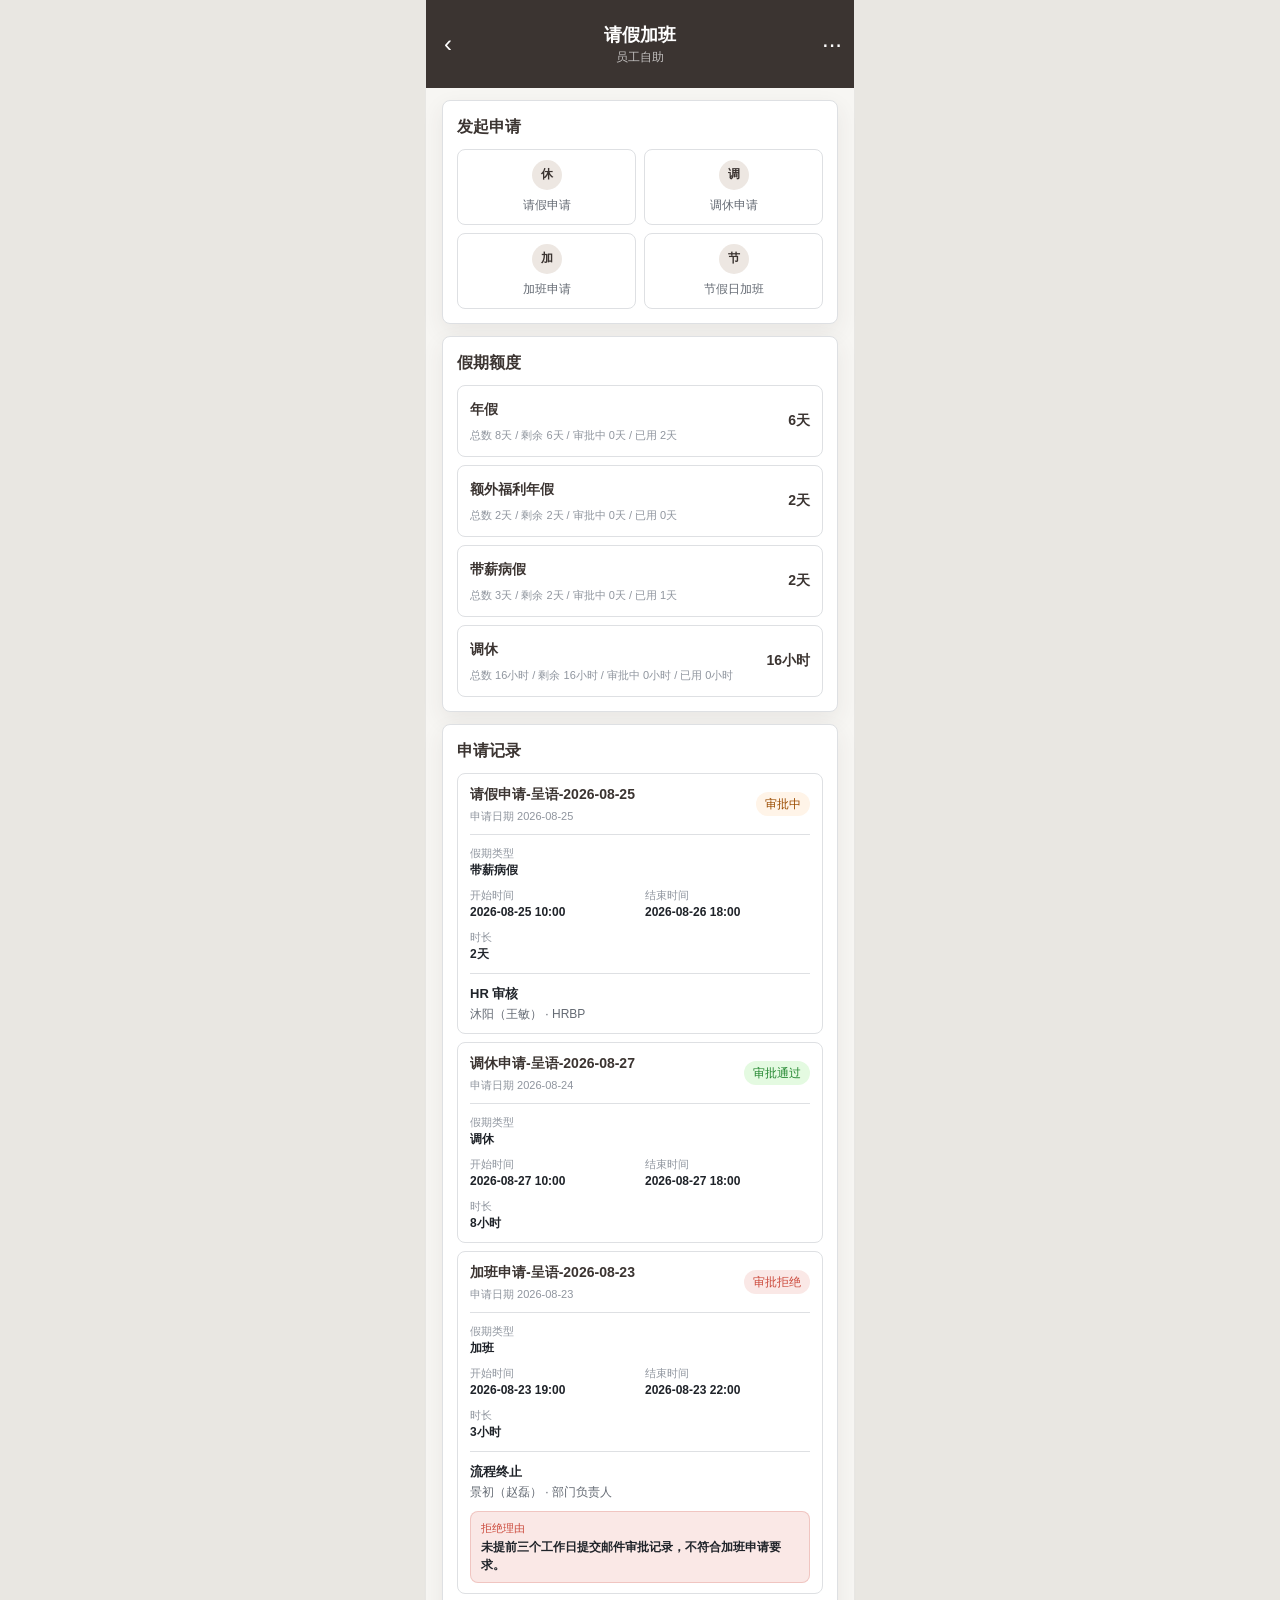
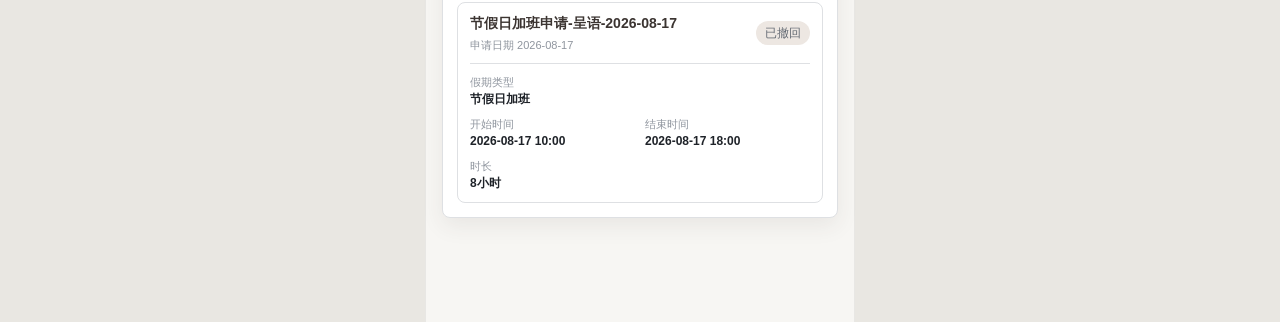
==== leave/index.html @ f3cf41d8 "Publish leave demo under Pages path" ====
<!doctype html>
<html lang="zh-CN">
  <head>
    <meta charset="UTF-8" />
    <meta name="viewport" content="width=device-width, initial-scale=1.0, viewport-fit=cover" />
    <title>员工自助 - 请假加班移动端 Demo</title>
    <link rel="stylesheet" href="./styles.css" />
  </head>
  <body>
    <main class="phone-shell">
      <section id="homePage" class="app-page active-page" aria-label="请假加班首页">
        <header class="mobile-nav">
          <button class="icon-button" type="button" aria-label="返回">‹</button>
          <div>
            <h1>请假加班</h1>
            <p>员工自助</p>
          </div>
          <button class="icon-button" type="button" aria-label="更多">···</button>
        </header>

        <section class="request-entry-card">
          <div class="section-title-row">
            <h2>发起申请</h2>
          </div>
          <div class="type-grid" role="tablist" aria-label="申请类型">
            <button class="type-tile" type="button" data-request="leave"><span>休</span>请假申请</button>
            <button class="type-tile" type="button" data-request="comp"><span>调</span>调休申请</button>
            <button class="type-tile" type="button" data-request="overtime"><span>加</span>加班申请</button>
            <button class="type-tile" type="button" data-request="holidayOvertime"><span>节</span>节假日加班</button>
          </div>
        </section>

        <section class="quota-section" aria-label="假期额度">
          <div class="section-title-row">
            <h2>假期额度</h2>
          </div>
          <div id="quotaList" class="quota-list"></div>
        </section>

        <section class="request-record-section" aria-label="申请记录">
          <div class="section-title-row">
            <h2>申请记录</h2>
          </div>
          <div id="homeRequestList" class="home-request-list"></div>
        </section>
      </section>

      <section id="applyPage" class="app-page" aria-label="申请页面">
        <header class="mobile-nav">
          <button class="icon-button" type="button" id="backHomeBtn" aria-label="返回">‹</button>
          <div>
            <h1 id="formTitle">请假申请</h1>
            <p id="formSubtitle">Leave application</p>
          </div>
          <button class="icon-button" type="button" aria-label="更多">···</button>
        </header>

        <section class="employee-card compact-card">
          <div>
            <span class="eyebrow">申请人</span>
            <h2>呈语（李群）</h2>
            <p>部门：数智科技中心 / 集团管理数字化 / 集团管理产品</p>
            <p>岗位：高级产品经理</p>
            <div class="employee-tags" aria-label="员工标签">
              <span>总部伙伴</span>
            </div>
          </div>
        </section>

        <section class="form-card">
          <form id="requestForm" class="mobile-form">
            <label class="field">
              <span>标题</span>
              <input id="titleInput" type="text" value="请假申请-呈语-2026-08-24" />
            </label>

            <label class="field" id="leaveTypeField">
              <span>假期类型</span>
              <select id="leaveTypeSelect"></select>
            </label>

            <section id="qualificationInfoFields" class="marriage-info-fields is-hidden" aria-label="资格假材料信息">
              <label class="field">
                <span id="qualificationDateLabel">结婚日期</span>
                <input id="qualificationDateInput" type="date" value="2026-08-20" />
              </label>
            </section>

            <section id="selectedQuotaCard" class="selected-quota-card is-hidden" aria-label="当前假期额度">
              <div class="quota-card-head">
                <span>当前额度</span>
                <strong id="selectedQuotaName">年假</strong>
              </div>
              <div class="quota-metrics">
                <div><span>假期总数</span><strong id="quotaTotal">0天</strong></div>
                <div><span>假期剩余</span><strong id="quotaRemaining">0天</strong></div>
                <div><span>假期审批中</span><strong id="quotaPending">0天</strong></div>
                <div><span>假期已用</span><strong id="quotaUsed">0天</strong></div>
              </div>
            </section>

            <div class="time-card">
              <div class="time-line">
                <span class="dot start"></span>
                <label class="field compact-field">
                  <span>开始</span>
                  <input id="startDate" type="date" value="2026-08-24" />
                </label>
                <label class="field compact-field">
                  <span>时间</span>
                  <select id="startTime"><option>10:00</option><option>14:00</option><option>18:00</option><option>19:00</option></select>
                </label>
              </div>
              <div class="time-line">
                <span class="dot end"></span>
                <label class="field compact-field">
                  <span>结束</span>
                  <input id="endDate" type="date" value="2026-08-24" />
                </label>
                <label class="field compact-field">
                  <span>时间</span>
                  <select id="endTime"><option>18:00</option><option>14:00</option><option>19:00</option><option>22:00</option></select>
                </label>
              </div>
            </div>

            <label class="field total-field">
              <span id="totalLabel">合计（天）</span>
              <input id="totalInput" type="number" min="0" step="0.5" value="1" />
            </label>

            <div id="validationBanner" class="validation-banner" role="status"></div>

            <label class="field">
              <span id="reasonLabel">请假事由</span>
              <textarea id="reasonInput" rows="4" placeholder="请输入申请原因、工作安排或补充说明。">家中事务处理，已同步项目安排。</textarea>
            </label>

            <section class="upload-row" aria-label="附件上传">
              <div>
                <strong>上传附件</strong>
                <p id="attachmentText">单个文件最大 30M。</p>
              </div>
              <button class="small-button" type="button" id="uploadAttachmentBtn">上传</button>
            </section>
          </form>
        </section>

        <section id="requirementCard" class="requirement-card is-hidden">
          <h2 id="requirementTitle">请假要求</h2>
          <div class="requirement-stack">
            <div>
              <span>填写说明</span>
              <div id="memoRule"></div>
            </div>
          </div>
        </section>
      </section>

    </main>

    <footer id="submitBar" class="submit-bar is-hidden">
      <div>
        <span>当前合计</span>
        <strong id="footerTotal">1 天</strong>
      </div>
      <button class="primary-button" type="button" id="submitBtn">提交申请</button>
    </footer>

    <div id="toast" class="toast" role="status" aria-live="polite"></div>
    <div id="marriageDialog" class="dialog-mask is-hidden" role="dialog" aria-modal="true" aria-labelledby="marriageDialogTitle">
      <section class="dialog-card">
        <h2 id="marriageDialogTitle">首次申请婚假</h2>
        <p id="qualificationDialogText">首次申请婚假，请提交结婚登记材料，审批通过后将生成10天婚假额度，并扣除本次申请时长。</p>
        <button class="primary-button dialog-confirm" type="button" id="confirmMarriageDialogBtn">确认</button>
      </section>
    </div>
    <script src="./app.js?v=20260827-qualification-leave"></script>
  </body>
</html>
---- leave/styles.css ----
:root {
  --brand-dark: #3b3431;
  --brand-paper: #f7f6f3;
  --brand-paper-strong: #ede7e2;
  --brand-gold: #b78f62;
  --brand-gold-soft: #f5e8c8;
  --text-primary: #1f2329;
  --text-secondary: #646a73;
  --text-tertiary: #8f959e;
  --line: #d0d3d6;
  --line-soft: #dee0e3;
  --surface: #ffffff;
  --info: #336df4;
  --info-soft: #f0f4ff;
  --success: #258832;
  --warning: #ed6d0c;
  --danger: #cc4b3d;
  --danger-soft: #fae8e6;
  --shadow: 0 8px 22px rgba(59, 52, 49, 0.08);
}

* {
  box-sizing: border-box;
}

html {
  background: #e9e7e2;
}

body {
  margin: 0;
  color: var(--text-primary);
  background: #e9e7e2;
  font-family: "PingFang SC", "Microsoft YaHei", Arial, sans-serif;
  font-size: 14px;
  line-height: 1.55;
}

button,
input,
select,
textarea {
  font: inherit;
}

button {
  cursor: pointer;
}

h1,
h2,
p {
  margin: 0;
}

.phone-shell {
  width: min(100%, 430px);
  min-height: 100vh;
  margin: 0 auto;
  padding: 0 16px 104px;
  background: var(--brand-paper);
}

.mobile-nav {
  position: sticky;
  top: 0;
  z-index: 5;
  display: grid;
  grid-template-columns: 44px 1fr 44px;
  align-items: center;
  min-height: 88px;
  padding-top: env(safe-area-inset-top);
  margin: 0 -16px;
  color: #fff;
  background: var(--brand-dark);
}

.mobile-nav h1 {
  font-size: 18px;
  line-height: 26px;
  text-align: center;
}

.mobile-nav p {
  color: rgba(255, 255, 255, 0.68);
  font-size: 12px;
  text-align: center;
}

.icon-button {
  width: 44px;
  height: 44px;
  border: 0;
  color: #fff;
  background: transparent;
  font-size: 24px;
  line-height: 1;
}

.employee-card,
.quota-section,
.request-entry-card,
.request-record-section,
.request-list-card,
.form-card,
.requirement-card,
.detail-card {
  margin-top: 12px;
  border: 1px solid var(--line-soft);
  border-radius: 8px;
  background: var(--surface);
  box-shadow: var(--shadow);
}

.employee-card {
  display: flex;
  align-items: center;
  justify-content: space-between;
  gap: 12px;
  padding: 14px 16px;
  margin-top: 16px;
}

.eyebrow,
.field span,
.requirement-stack span {
  display: block;
  color: var(--text-tertiary);
  font-size: 12px;
}

.employee-card h2,
.section-title-row h2,
.requirement-card h2,
.detail-card h2 {
  color: var(--brand-dark);
  font-size: 16px;
  line-height: 24px;
  font-weight: 700;
}

.employee-card p,
.form-title-row p {
  color: var(--text-secondary);
  font-size: 12px;
}

.employee-tags {
  display: flex;
  flex-wrap: wrap;
  gap: 6px;
  margin-top: 8px;
}

.employee-tags span {
  display: inline-flex;
  align-items: center;
  min-height: 24px;
  border: 1px solid var(--line-soft);
  border-radius: 999px;
  padding: 0 9px;
  color: var(--brand-dark);
  background: var(--brand-paper-strong);
  font-size: 12px;
}

.state-pill,
.mini-tag {
  display: inline-flex;
  align-items: center;
  justify-content: center;
  min-height: 24px;
  border-radius: 999px;
  padding: 0 10px;
  color: var(--warning);
  background: #fff4e8;
  font-size: 12px;
  white-space: nowrap;
}

.mini-tag {
  color: var(--success);
  background: #e4fae1;
}

.mini-tag.warning {
  color: #9b4c00;
  background: #fff4e8;
}

.mini-tag.danger {
  color: var(--danger);
  background: var(--danger-soft);
}

.section-title-row {
  display: flex;
  align-items: center;
  justify-content: space-between;
  gap: 12px;
  padding: 14px 14px 10px;
}

.text-button {
  min-height: 32px;
  border: 0;
  color: var(--info);
  background: transparent;
  padding: 0;
  font-size: 12px;
}

.section-note {
  color: var(--text-tertiary);
  font-size: 12px;
}

.quota-list {
  display: grid;
  gap: 8px;
  padding: 0 14px 14px;
}

.quota-item {
  display: grid;
  grid-template-columns: minmax(0, 1fr) auto;
  gap: 10px;
  align-items: center;
  width: 100%;
  min-height: 72px;
  border: 1px solid var(--line-soft);
  border-radius: 8px;
  padding: 10px 12px;
  background: #fff;
  text-align: left;
}

.quota-item strong {
  display: block;
  margin-bottom: 6px;
  color: var(--brand-dark);
}

.quota-item small {
  display: block;
  color: var(--text-tertiary);
  font-size: 11px;
  line-height: 16px;
}

.quota-value {
  display: none;
  margin-top: 4px;
  color: var(--brand-dark);
  font-weight: 700;
}

.quota-item em {
  color: var(--brand-dark);
  font-style: normal;
  font-weight: 700;
  white-space: nowrap;
}

.quota-item.disabled em {
  color: var(--text-tertiary);
}

.selected-quota-card {
  display: grid;
  gap: 12px;
  border: 1px solid var(--brand-gold);
  border-radius: 8px;
  padding: 12px;
  background: #fffaf0;
}

.selected-quota-card span {
  display: block;
  color: var(--text-tertiary);
  font-size: 12px;
}

.selected-quota-card strong {
  color: var(--brand-dark);
}

.quota-card-head {
  display: flex;
  align-items: center;
  justify-content: space-between;
  gap: 12px;
}

.quota-metrics {
  display: grid;
  grid-template-columns: repeat(2, minmax(0, 1fr));
  gap: 8px;
}

.quota-metrics div {
  border: 1px solid rgba(183, 143, 98, 0.24);
  border-radius: 6px;
  padding: 8px;
  background: #fff;
}

.quota-metrics strong {
  display: block;
  margin-top: 2px;
  color: var(--brand-dark);
  font-size: 16px;
  font-weight: 700;
}

.type-grid {
  display: grid;
  grid-template-columns: repeat(2, minmax(0, 1fr));
  gap: 8px;
  padding: 0 14px 14px;
}

.type-tile {
  display: flex;
  flex-direction: column;
  align-items: center;
  justify-content: center;
  gap: 6px;
  min-height: 76px;
  border: 1px solid var(--line-soft);
  border-radius: 8px;
  color: var(--text-secondary);
  background: #fff;
  font-size: 12px;
}

.type-tile span {
  display: inline-flex;
  align-items: center;
  justify-content: center;
  width: 30px;
  height: 30px;
  border-radius: 50%;
  color: var(--brand-dark);
  background: var(--brand-paper-strong);
  font-weight: 700;
}

.type-tile.active {
  border-color: var(--brand-gold);
  color: var(--brand-dark);
  background: #fffaf0;
  font-weight: 700;
}

.type-tile.active span {
  color: #fff;
  background: var(--brand-gold);
}

.form-card,
.requirement-card,
.detail-card {
  padding: 14px;
}

.form-title-row {
  padding: 0 0 12px;
}

.doc-code {
  color: var(--text-tertiary);
  font-size: 11px;
  white-space: nowrap;
}

.mobile-form {
  display: grid;
  gap: 12px;
}

.field {
  display: block;
}

.field span {
  margin-bottom: 6px;
}

.field input,
.field select,
.field textarea {
  width: 100%;
  min-height: 44px;
  border: 1px solid var(--line);
  border-radius: 6px;
  padding: 8px 10px;
  color: var(--text-primary);
  background: #fff;
}

.field textarea {
  resize: vertical;
}

.field input:focus,
.field select:focus,
.field textarea:focus {
  outline: 2px solid rgba(183, 143, 98, 0.28);
  border-color: var(--brand-gold);
}

.time-card {
  display: grid;
  gap: 10px;
  border: 1px solid var(--line-soft);
  border-radius: 8px;
  padding: 10px;
  background: #fffdf9;
}

.time-line {
  display: grid;
  grid-template-columns: 16px minmax(0, 1fr) 96px;
  gap: 8px;
  align-items: end;
}

.dot {
  width: 10px;
  height: 10px;
  border-radius: 50%;
  margin-bottom: 17px;
}

.dot.start {
  background: var(--success);
}

.dot.end {
  background: var(--danger);
}

.compact-field input,
.compact-field select {
  min-height: 40px;
}

.total-field input {
  color: var(--brand-dark);
  font-weight: 700;
}

.total-field input[readonly] {
  color: var(--text-secondary);
  background: var(--brand-paper-strong);
}

.marriage-info-fields {
  display: grid;
  gap: 10px;
  border: 1px solid var(--line-soft);
  border-radius: 8px;
  padding: 12px;
  background: #fffdf9;
}

.marriage-info-fields.is-hidden {
  display: none;
}

.field input:disabled {
  color: var(--text-secondary);
  background: var(--brand-paper-strong);
  opacity: 1;
}

.validation-banner {
  display: none;
  border: 1px solid var(--line-soft);
  border-radius: 8px;
  padding: 10px 12px;
  background: var(--info-soft);
  color: var(--text-primary);
  font-size: 12px;
}

.validation-banner.show {
  display: block;
}

.validation-banner.danger {
  border-color: rgba(204, 75, 61, 0.35);
  background: var(--danger-soft);
  color: var(--danger);
}

.validation-banner.warning {
  border-color: rgba(237, 109, 12, 0.35);
  background: #fff4e8;
  color: #9b4c00;
}

.upload-row {
  display: grid;
  grid-template-columns: minmax(0, 1fr) 72px;
  gap: 12px;
  align-items: center;
  border: 1px dashed var(--line);
  border-radius: 8px;
  padding: 12px;
  background: #fffdf9;
}

.upload-row p {
  color: var(--text-secondary);
  font-size: 12px;
}

.small-button {
  min-height: 36px;
  border: 1px solid var(--line);
  border-radius: 6px;
  color: var(--brand-dark);
  background: #fff;
}

.requirement-card h2,
.detail-card h2 {
  margin-bottom: 10px;
}

.requirement-stack {
  display: grid;
  gap: 10px;
}

.requirement-stack div {
  border-bottom: 1px solid var(--line-soft);
  padding-bottom: 10px;
}

.requirement-stack div:last-child {
  border-bottom: 0;
  padding-bottom: 0;
}

.requirement-stack p {
  margin-top: 4px;
}

.requirement-list {
  margin: 4px 0 0;
  padding-left: 18px;
}

.requirement-list li {
  margin-bottom: 6px;
}

.requirement-list li:last-child {
  margin-bottom: 0;
}

.detail-row {
  display: flex;
  align-items: center;
  justify-content: space-between;
  gap: 12px;
  border: 1px solid var(--line-soft);
  border-radius: 8px;
  padding: 12px;
  background: #fffdf9;
}

.detail-row p {
  color: var(--text-secondary);
  font-size: 12px;
}

.detail-row > span {
  color: var(--brand-dark);
  font-weight: 700;
  white-space: nowrap;
}

.home-request-list {
  display: grid;
  gap: 8px;
  padding: 0 14px 14px;
}

.home-request-item {
  display: grid;
  gap: 10px;
  border: 1px solid var(--line-soft);
  border-radius: 8px;
  padding: 10px 12px;
  background: #fff;
}

.home-request-head {
  display: grid;
  grid-template-columns: minmax(0, 1fr) auto;
  gap: 10px;
  align-items: center;
}

.home-request-head strong {
  display: block;
  overflow: hidden;
  color: var(--brand-dark);
  font-size: 14px;
  line-height: 20px;
  text-overflow: ellipsis;
  white-space: nowrap;
}

.home-request-head span {
  display: block;
  margin-top: 4px;
  color: var(--text-tertiary);
  font-size: 11px;
  line-height: 16px;
}

.home-request-meta {
  display: grid;
  grid-template-columns: repeat(2, minmax(0, 1fr));
  gap: 8px 10px;
  border-top: 1px solid var(--line-soft);
  padding-top: 10px;
}

.home-request-meta div:first-child,
.home-request-meta div:last-child {
  grid-column: 1 / -1;
}

.home-request-meta span {
  display: block;
  color: var(--text-tertiary);
  font-size: 11px;
  line-height: 16px;
}

.home-request-meta strong {
  display: block;
  overflow-wrap: anywhere;
  color: var(--text-primary);
  font-size: 12px;
  line-height: 18px;
  font-weight: 600;
}

.approval-summary {
  display: grid;
  gap: 2px;
  border-top: 1px solid var(--line-soft);
  padding-top: 10px;
}

.approval-summary span {
  display: block;
  color: var(--text-secondary);
  font-size: 12px;
  line-height: 18px;
}

.approval-summary strong {
  display: block;
  overflow-wrap: anywhere;
  color: var(--text-primary);
  font-size: 13px;
  line-height: 19px;
  font-weight: 700;
}

.reject-reason {
  border: 1px solid rgba(204, 75, 61, 0.22);
  border-radius: 8px;
  padding: 8px 10px;
  background: var(--danger-soft);
}

.reject-reason span {
  display: block;
  color: var(--danger);
  font-size: 11px;
  line-height: 16px;
}

.reject-reason strong {
  display: block;
  margin-top: 2px;
  color: var(--text-primary);
  font-size: 12px;
  line-height: 18px;
  font-weight: 600;
}

.my-request-list {
  display: grid;
  gap: 10px;
  padding: 0 14px 14px;
}

.my-request-item {
  display: grid;
  gap: 12px;
  border: 1px solid var(--line-soft);
  border-radius: 8px;
  padding: 12px;
  background: #fff;
}

.request-card-head {
  display: grid;
  grid-template-columns: minmax(0, 1fr) auto;
  gap: 10px;
  align-items: start;
}

.request-card-head strong {
  display: block;
  color: var(--brand-dark);
  font-size: 14px;
  line-height: 20px;
}

.request-card-head span {
  display: block;
  margin-top: 2px;
  color: var(--text-tertiary);
  font-size: 11px;
}

.request-status {
  display: inline-flex;
  align-items: center;
  min-height: 24px;
  border-radius: 999px;
  padding: 0 9px;
  font-size: 12px;
  font-style: normal;
  white-space: nowrap;
}

.request-status.green {
  color: var(--success);
  background: #e4fae1;
}

.request-status.warning {
  color: #9b4c00;
  background: #fff4e8;
}

.request-status.danger {
  color: var(--danger);
  background: var(--danger-soft);
}

.request-status.muted {
  color: var(--text-secondary);
  background: var(--brand-paper-strong);
}

.request-fields {
  display: grid;
  grid-template-columns: repeat(2, minmax(0, 1fr));
  gap: 8px 10px;
}

.request-fields span {
  display: block;
  color: var(--text-tertiary);
  font-size: 11px;
  line-height: 16px;
}

.request-fields strong {
  display: block;
  overflow-wrap: anywhere;
  color: var(--text-primary);
  font-size: 12px;
  line-height: 18px;
  font-weight: 600;
}

.request-progress {
  display: flex;
  flex-wrap: wrap;
  gap: 6px;
  margin: 0;
  padding: 0;
  list-style: none;
}

.request-progress li {
  min-height: 24px;
  border: 1px solid var(--line-soft);
  border-radius: 999px;
  padding: 2px 9px;
  color: var(--text-secondary);
  background: var(--brand-paper);
  font-size: 11px;
}

.request-progress li.done {
  color: var(--success);
  border-color: rgba(37, 136, 50, 0.18);
  background: #f0fbef;
}

.request-progress li.current {
  color: var(--brand-dark);
  border-color: rgba(183, 143, 98, 0.34);
  background: #fffaf0;
  font-weight: 700;
}

.hidden-meta,
.is-hidden,
.app-page {
  display: none;
}

.active-page {
  display: block;
}

.compact-card {
  margin-top: 16px;
}

.submit-bar {
  position: fixed;
  left: 50%;
  bottom: 0;
  z-index: 20;
  display: flex;
  align-items: center;
  justify-content: space-between;
  gap: 12px;
  width: min(100%, 430px);
  min-height: 72px;
  padding: 10px 16px calc(10px + env(safe-area-inset-bottom));
  background: rgba(255, 255, 255, 0.96);
  border-top: 1px solid var(--line-soft);
  transform: translateX(-50%);
  box-shadow: 0 -8px 20px rgba(59, 52, 49, 0.08);
}

.submit-bar span {
  display: block;
  color: var(--text-tertiary);
  font-size: 12px;
}

.submit-bar strong {
  color: var(--brand-dark);
  font-size: 18px;
}

.primary-button {
  min-width: 148px;
  min-height: 44px;
  border: 0;
  border-radius: 8px;
  color: #fff;
  background: var(--brand-gold);
  font-weight: 700;
}

.toast {
  position: fixed;
  left: 50%;
  bottom: 84px;
  z-index: 30;
  display: none;
  width: min(calc(100% - 32px), 398px);
  padding: 12px 14px;
  color: #fff;
  background: var(--brand-dark);
  border-radius: 8px;
  transform: translateX(-50%);
  box-shadow: var(--shadow);
  font-size: 12px;
}

.toast.show {
  display: block;
}

.dialog-mask {
  position: fixed;
  inset: 0;
  z-index: 40;
  display: grid;
  place-items: center;
  padding: 20px;
  background: rgba(31, 35, 41, 0.42);
}

.dialog-card {
  width: min(100%, 360px);
  border-radius: 8px;
  padding: 18px;
  background: #fff;
  box-shadow: 0 18px 42px rgba(31, 35, 41, 0.22);
}

.dialog-card h2 {
  color: var(--brand-dark);
  font-size: 18px;
  line-height: 26px;
}

.dialog-card p {
  margin-top: 10px;
  color: var(--text-secondary);
}

.dialog-confirm {
  width: 100%;
  margin-top: 18px;
}

.is-hidden {
  display: none !important;
}

@media (min-width: 431px) {
  .phone-shell,
  .submit-bar {
    border-left: 1px solid rgba(59, 52, 49, 0.08);
    border-right: 1px solid rgba(59, 52, 49, 0.08);
  }
}

@media (max-width: 360px) {
  .type-grid {
    grid-template-columns: repeat(2, minmax(0, 1fr));
  }

  .time-line {
    grid-template-columns: 16px minmax(0, 1fr);
  }

  .compact-field:last-child {
    grid-column: 2;
  }
}
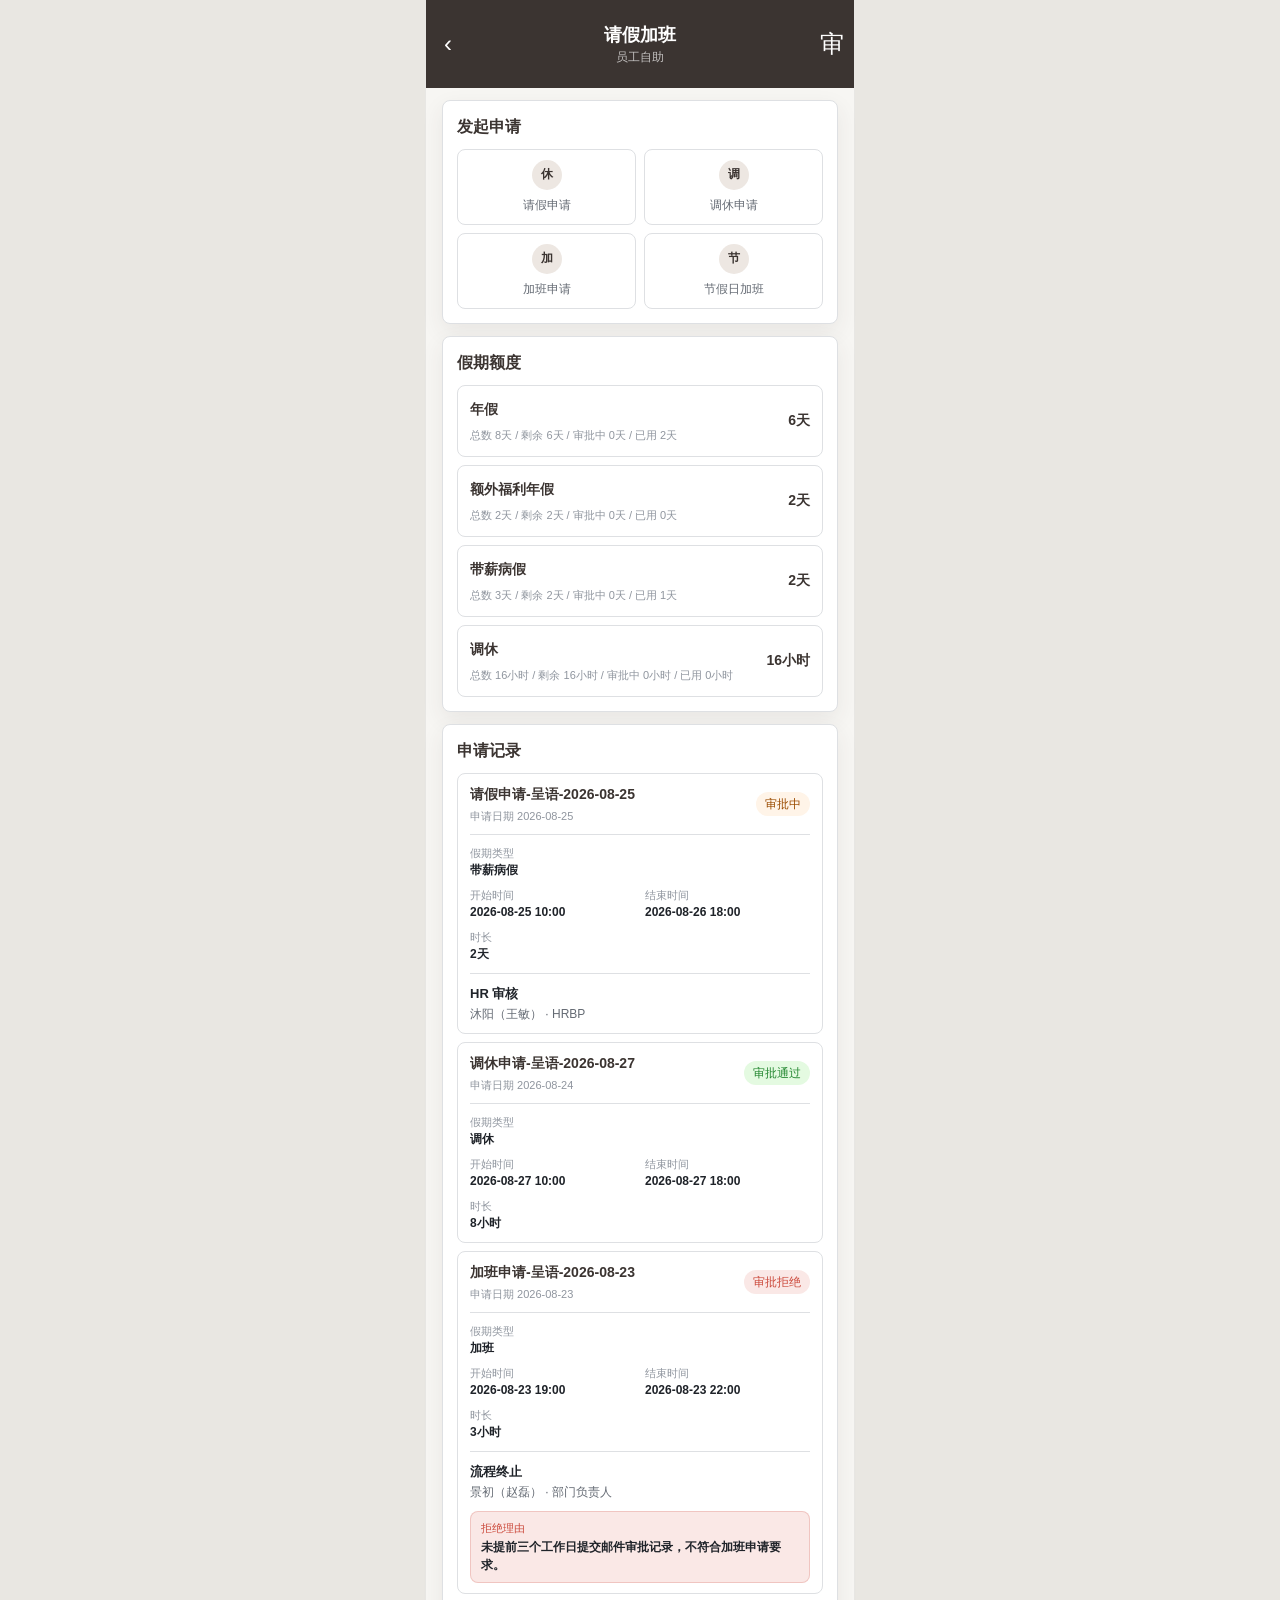
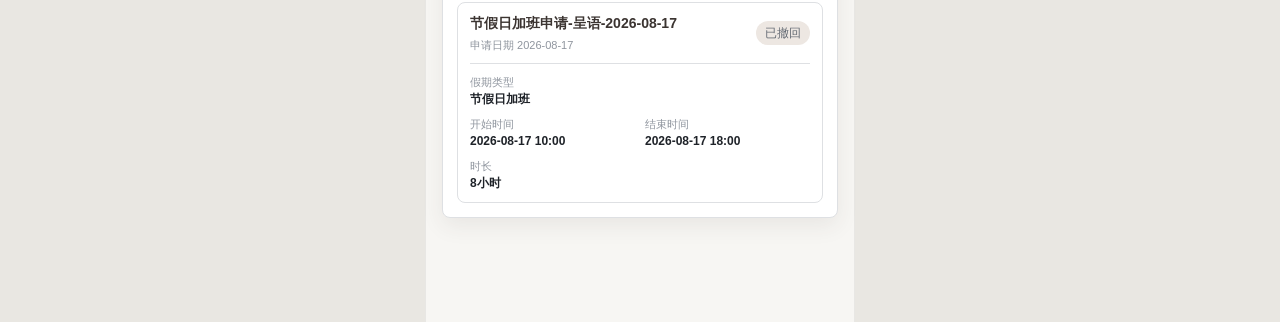
==== commit e4d5904f: "Refine leave overtime and approval demo" ====
--- a/leave/index.html
+++ b/leave/index.html
@@ -15,7 +15,7 @@
             <h1>请假加班</h1>
             <p>员工自助</p>
           </div>
-          <button class="icon-button" type="button" aria-label="更多">···</button>
+          <button class="icon-button" type="button" id="approvalMenuBtn" aria-label="审批">审</button>
         </header>
 
         <section class="request-entry-card">
@@ -76,7 +76,7 @@
 
             <label class="field" id="leaveTypeField">
               <span>假期类型</span>
-              <select id="leaveTypeSelect"></select>
+              <select id="leaveTypeSelect" required></select>
             </label>
 
             <section id="qualificationInfoFields" class="marriage-info-fields is-hidden" aria-label="资格假材料信息">
@@ -99,6 +99,31 @@
               </div>
             </section>
 
+            <section id="leavePeriodCard" class="leave-period-card is-hidden" aria-label="请假时段">
+              <div class="period-line">
+                <span class="dot start"></span>
+                <label class="field compact-field">
+                  <span>开始日期</span>
+                  <input id="leaveStartDate" type="date" value="2026-08-24" required />
+                </label>
+                <label class="field compact-field">
+                  <span>开始时段</span>
+                  <select id="leaveStartPeriod"><option value="am">上午</option><option value="pm">下午</option></select>
+                </label>
+              </div>
+              <div class="period-line">
+                <span class="dot end"></span>
+                <label class="field compact-field">
+                  <span>结束日期</span>
+                  <input id="leaveEndDate" type="date" value="2026-08-24" required />
+                </label>
+                <label class="field compact-field">
+                  <span>结束时段</span>
+                  <select id="leaveEndPeriod"><option value="am">上午</option><option value="pm" selected>下午</option></select>
+                </label>
+              </div>
+            </section>
+
             <div class="time-card">
               <div class="time-line">
                 <span class="dot start"></span>
@@ -108,7 +133,7 @@
                 </label>
                 <label class="field compact-field">
                   <span>时间</span>
-                  <select id="startTime"><option>10:00</option><option>14:00</option><option>18:00</option><option>19:00</option></select>
+                  <select id="startTime"><option>09:00</option><option>10:00</option><option>11:00</option><option>13:00</option><option>14:00</option><option>15:00</option><option>16:00</option><option>17:00</option></select>
                 </label>
               </div>
               <div class="time-line">
@@ -119,10 +144,25 @@
                 </label>
                 <label class="field compact-field">
                   <span>时间</span>
-                  <select id="endTime"><option>18:00</option><option>14:00</option><option>19:00</option><option>22:00</option></select>
+                  <select id="endTime"><option>10:00</option><option>11:00</option><option>12:00</option><option>14:00</option><option>15:00</option><option>16:00</option><option>17:00</option><option selected>18:00</option></select>
                 </label>
               </div>
             </div>
+
+            <section id="overtimeSegmentsCard" class="overtime-segments-card is-hidden" aria-label="加班明细">
+              <div class="segments-head">
+                <strong id="overtimeSegmentsTitle">加班明细</strong>
+                <button id="addOvertimeSegmentBtn" class="small-button" type="button" data-segment-action="add">新增</button>
+              </div>
+              <div id="overtimeSegmentsList" class="overtime-segments-list"></div>
+            </section>
+
+            <section id="attendanceRecordsCard" class="attendance-records-card is-hidden" aria-label="考勤记录">
+              <div class="segments-head">
+                <strong>考勤记录</strong>
+              </div>
+              <div id="attendanceRecordsList" class="attendance-records-list"></div>
+            </section>
 
             <label class="field total-field">
               <span id="totalLabel">合计（天）</span>
@@ -157,6 +197,37 @@
         </section>
       </section>
 
+      <section id="requestDetailPage" class="app-page" aria-label="申请详情">
+        <header class="mobile-nav">
+          <button class="icon-button" type="button" id="backFromRequestDetailBtn" aria-label="返回">‹</button>
+          <div>
+            <h1 id="requestDetailPageTitle">申请详情</h1>
+            <p>只读详情</p>
+          </div>
+          <span></span>
+        </header>
+        <section id="requestDetailPageBody" class="detail-card request-detail-page-body"></section>
+      </section>
+
+      <section id="approvalPage" class="app-page" aria-label="请假加班审批">
+        <header class="mobile-nav">
+          <button class="icon-button" type="button" id="backFromApprovalBtn" aria-label="返回">‹</button>
+          <div>
+            <h1>请假加班审批</h1>
+            <p>待办单据</p>
+          </div>
+          <span></span>
+        </header>
+        <section class="approval-page-content">
+          <nav class="approval-tabs" aria-label="审批类型">
+            <button type="button" class="approval-tab active" data-approval-tab="leave">请假</button>
+            <button type="button" class="approval-tab" data-approval-tab="comp">调休</button>
+            <button type="button" class="approval-tab" data-approval-tab="overtime">加班</button>
+          </nav>
+          <div id="approvalList" class="approval-list"></div>
+        </section>
+      </section>
+
     </main>
 
     <footer id="submitBar" class="submit-bar is-hidden">
@@ -168,6 +239,16 @@
     </footer>
 
     <div id="toast" class="toast" role="status" aria-live="polite"></div>
+    <div id="requestDetailDialog" class="dialog-mask is-hidden" role="dialog" aria-modal="true" aria-labelledby="requestDetailTitle">
+      <section class="dialog-card request-detail-card">
+        <div class="detail-dialog-head">
+          <h2 id="requestDetailTitle">申请详情</h2>
+          <button class="icon-button" type="button" id="closeRequestDetailBtn" aria-label="关闭">×</button>
+        </div>
+        <div id="requestDetailBody" class="request-detail-body"></div>
+        <div id="requestDetailActions" class="request-detail-actions"></div>
+      </section>
+    </div>
     <div id="marriageDialog" class="dialog-mask is-hidden" role="dialog" aria-modal="true" aria-labelledby="marriageDialogTitle">
       <section class="dialog-card">
         <h2 id="marriageDialogTitle">首次申请婚假</h2>
@@ -175,6 +256,6 @@
         <button class="primary-button dialog-confirm" type="button" id="confirmMarriageDialogBtn">确认</button>
       </section>
     </div>
-    <script src="./app.js?v=20260827-qualification-leave"></script>
+    <script src="./app.js?v=20260902-remove-breastfeeding"></script>
   </body>
 </html>
--- a/leave/styles.css
+++ b/leave/styles.css
@@ -383,6 +383,10 @@
   display: block;
 }
 
+.field.is-hidden {
+  display: none;
+}
+
 .field span {
   margin-bottom: 6px;
 }
@@ -410,7 +414,8 @@
   border-color: var(--brand-gold);
 }
 
-.time-card {
+.time-card,
+.leave-period-card {
   display: grid;
   gap: 10px;
   border: 1px solid var(--line-soft);
@@ -419,7 +424,13 @@
   background: #fffdf9;
 }
 
-.time-line {
+.time-card.is-hidden,
+.leave-period-card.is-hidden {
+  display: none;
+}
+
+.time-line,
+.period-line {
   display: grid;
   grid-template-columns: 16px minmax(0, 1fr) 96px;
   gap: 8px;
@@ -456,6 +467,166 @@
   background: var(--brand-paper-strong);
 }
 
+.overtime-segments-card {
+  display: grid;
+  gap: 10px;
+  border: 1px solid var(--line-soft);
+  border-radius: 8px;
+  padding: 12px;
+  background: #fffdf9;
+}
+
+.attendance-records-card {
+  display: grid;
+  gap: 10px;
+  border: 1px solid var(--line-soft);
+  border-radius: 8px;
+  padding: 12px;
+  background: #fff;
+}
+
+.overtime-segments-card.is-hidden {
+  display: none;
+}
+
+.attendance-records-card.is-hidden {
+  display: none;
+}
+
+.segments-head {
+  display: flex;
+  align-items: center;
+  justify-content: space-between;
+  gap: 10px;
+}
+
+.segments-head strong {
+  color: var(--brand-dark);
+  font-size: 14px;
+}
+
+.overtime-segments-list {
+  display: grid;
+  gap: 10px;
+}
+
+.overtime-segment {
+  display: grid;
+  gap: 10px;
+  border: 1px solid rgba(183, 143, 98, 0.22);
+  border-radius: 8px;
+  padding: 10px;
+  background: #fff;
+}
+
+.segment-title-row {
+  display: flex;
+  align-items: center;
+  justify-content: space-between;
+  gap: 10px;
+}
+
+.segment-title-row strong {
+  color: var(--text-primary);
+  font-size: 13px;
+}
+
+.segment-title-row button {
+  border: 0;
+  color: var(--danger);
+  background: transparent;
+  font-size: 12px;
+  font-weight: 700;
+}
+
+.segment-fields {
+  display: grid;
+  grid-template-columns: repeat(2, minmax(0, 1fr));
+  gap: 8px;
+}
+
+.segment-duration {
+  display: flex;
+  align-items: center;
+  justify-content: space-between;
+  border-top: 1px solid var(--line-soft);
+  padding-top: 8px;
+}
+
+.segment-duration span {
+  color: var(--text-tertiary);
+  font-size: 12px;
+}
+
+.segment-duration strong {
+  color: var(--brand-dark);
+  font-size: 14px;
+}
+
+.attendance-records-list {
+  display: grid;
+  gap: 8px;
+}
+
+.attendance-record {
+  display: grid;
+  gap: 8px;
+  border: 1px solid var(--line-soft);
+  border-radius: 8px;
+  padding: 10px;
+  background: #fffdf9;
+}
+
+.attendance-record strong {
+  display: block;
+  color: var(--brand-dark);
+  font-size: 13px;
+  line-height: 19px;
+}
+
+.attendance-record span {
+  display: block;
+  margin-top: 2px;
+  color: var(--text-secondary);
+  font-size: 12px;
+  line-height: 18px;
+}
+
+.attendance-record dl {
+  display: grid;
+  grid-template-columns: repeat(2, minmax(0, 1fr));
+  gap: 8px;
+  margin: 0;
+}
+
+.attendance-record dl.single-attendance-metric {
+  grid-template-columns: 1fr;
+}
+
+.attendance-record dl div {
+  border-radius: 6px;
+  padding: 8px;
+  background: #fff;
+}
+
+.attendance-record dl div:last-child {
+  grid-column: 1 / -1;
+}
+
+.attendance-record dt {
+  color: var(--text-tertiary);
+  font-size: 11px;
+  line-height: 16px;
+}
+
+.attendance-record dd {
+  margin: 2px 0 0;
+  color: var(--text-primary);
+  font-size: 14px;
+  line-height: 20px;
+  font-weight: 700;
+}
+
 .marriage-info-fields {
   display: grid;
   gap: 10px;
@@ -597,6 +768,7 @@
   border-radius: 8px;
   padding: 10px 12px;
   background: #fff;
+  cursor: pointer;
 }
 
 .home-request-head {
@@ -697,6 +869,355 @@
   font-size: 12px;
   line-height: 18px;
   font-weight: 600;
+}
+
+.outline-mini {
+  min-width: 64px;
+  height: 32px;
+  border: 1px solid var(--line-strong);
+  border-radius: 8px;
+  padding: 0 12px;
+  color: var(--text-secondary);
+  background: #fff;
+  font-size: 12px;
+  font-weight: 700;
+}
+
+.outline-mini.danger {
+  border-color: rgba(204, 75, 61, 0.42);
+  color: var(--danger);
+  background: var(--danger-soft);
+}
+
+.request-detail-card {
+  gap: 12px;
+  max-height: min(82vh, 680px);
+  overflow: auto;
+}
+
+.detail-dialog-head {
+  display: grid;
+  grid-template-columns: minmax(0, 1fr) 36px;
+  gap: 8px;
+  align-items: start;
+}
+
+.detail-dialog-head h2 {
+  color: var(--brand-dark);
+  font-size: 17px;
+  line-height: 24px;
+}
+
+.request-detail-body {
+  display: grid;
+  gap: 12px;
+}
+
+.detail-status-row {
+  display: flex;
+  align-items: center;
+  justify-content: space-between;
+  gap: 12px;
+}
+
+.detail-status-row strong {
+  color: var(--text-tertiary);
+  font-size: 12px;
+}
+
+.detail-fields {
+  display: grid;
+  grid-template-columns: repeat(2, minmax(0, 1fr));
+  gap: 8px;
+}
+
+.detail-fields div {
+  border: 1px solid var(--line-soft);
+  border-radius: 8px;
+  padding: 8px;
+  background: #fffdf9;
+}
+
+.detail-fields span {
+  display: block;
+  color: var(--text-tertiary);
+  font-size: 11px;
+  line-height: 16px;
+}
+
+.detail-fields strong {
+  display: block;
+  margin-top: 2px;
+  overflow-wrap: anywhere;
+  color: var(--text-primary);
+  font-size: 12px;
+  line-height: 18px;
+}
+
+.detail-field-wide {
+  grid-column: 1 / -1;
+}
+
+.detail-section {
+  display: grid;
+  gap: 8px;
+}
+
+.detail-section h3 {
+  color: var(--brand-dark);
+  font-size: 14px;
+  line-height: 20px;
+}
+
+.detail-progress {
+  display: grid;
+  gap: 6px;
+  margin: 0;
+  padding-left: 18px;
+  color: var(--text-secondary);
+  font-size: 12px;
+  line-height: 18px;
+}
+
+.detail-attachments,
+.approval-record-list {
+  display: grid;
+  gap: 8px;
+}
+
+.detail-attachment {
+  display: flex;
+  align-items: center;
+  gap: 8px;
+  min-height: 44px;
+  border: 1px solid var(--line-soft);
+  border-radius: 8px;
+  padding: 8px 10px;
+  background: #fffdf9;
+}
+
+.detail-attachment span {
+  display: inline-flex;
+  align-items: center;
+  justify-content: center;
+  width: 32px;
+  height: 28px;
+  border-radius: 4px;
+  color: var(--brand-dark);
+  background: var(--brand-paper-strong);
+  font-size: 11px;
+}
+
+.detail-attachment strong {
+  overflow-wrap: anywhere;
+  color: var(--text-primary);
+  font-size: 12px;
+  line-height: 18px;
+}
+
+.approval-record {
+  display: grid;
+  gap: 8px;
+  border: 1px solid var(--line-soft);
+  border-radius: 8px;
+  padding: 10px;
+  background: #fffdf9;
+}
+
+.approval-record-head {
+  display: flex;
+  align-items: center;
+  justify-content: space-between;
+  gap: 8px;
+}
+
+.approval-record-head strong {
+  color: var(--brand-dark);
+  font-size: 13px;
+  line-height: 19px;
+}
+
+.approval-record-fields {
+  display: grid;
+  grid-template-columns: repeat(2, minmax(0, 1fr));
+  gap: 8px;
+  border-top: 1px solid var(--line-soft);
+  padding-top: 8px;
+}
+
+.approval-record-fields div:last-child {
+  grid-column: 1 / -1;
+}
+
+.approval-record-fields span {
+  display: block;
+  color: var(--text-tertiary);
+  font-size: 11px;
+  line-height: 16px;
+}
+
+.approval-record-fields strong {
+  display: block;
+  margin-top: 2px;
+  overflow-wrap: anywhere;
+  color: var(--text-primary);
+  font-size: 12px;
+  line-height: 18px;
+}
+
+.request-detail-actions {
+  display: grid;
+  gap: 8px;
+  border-top: 1px solid var(--line-soft);
+  padding-top: 12px;
+}
+
+.request-detail-page-body {
+  display: grid;
+  gap: 14px;
+  padding: 16px;
+}
+
+.detail-readonly-mark {
+  justify-self: start;
+  border-radius: 4px;
+  padding: 3px 8px;
+  color: var(--text-secondary);
+  background: var(--brand-paper-strong);
+  font-size: 12px;
+}
+
+.approval-page-content {
+  display: grid;
+  gap: 12px;
+  margin-top: 16px;
+}
+
+.approval-tabs {
+  display: grid;
+  grid-template-columns: repeat(3, minmax(0, 1fr));
+  min-height: 40px;
+  border-bottom: 1px solid var(--line-soft);
+}
+
+.approval-tab {
+  position: relative;
+  border: 0;
+  color: var(--text-secondary);
+  background: transparent;
+  font-weight: 600;
+}
+
+.approval-tab.active {
+  color: var(--brand-dark);
+}
+
+.approval-tab.active::after {
+  position: absolute;
+  right: 22%;
+  bottom: -1px;
+  left: 22%;
+  height: 2px;
+  content: "";
+  background: var(--brand-gold);
+}
+
+.approval-list {
+  display: grid;
+  gap: 10px;
+}
+
+.approval-item {
+  display: grid;
+  gap: 10px;
+  border: 1px solid var(--line-soft);
+  border-radius: 8px;
+  padding: 12px;
+  background: var(--surface);
+  cursor: pointer;
+}
+
+.approval-item-head {
+  display: grid;
+  grid-template-columns: minmax(0, 1fr) auto;
+  gap: 8px;
+  align-items: start;
+}
+
+.approval-item-head strong,
+.approval-item-head span {
+  display: block;
+  overflow-wrap: anywhere;
+}
+
+.approval-item-head strong {
+  color: var(--brand-dark);
+  font-size: 14px;
+  line-height: 20px;
+}
+
+.approval-item-head span {
+  margin-top: 3px;
+  color: var(--text-tertiary);
+  font-size: 11px;
+}
+
+.approval-item-grid {
+  display: grid;
+  grid-template-columns: repeat(2, minmax(0, 1fr));
+  gap: 8px;
+  border-top: 1px solid var(--line-soft);
+  padding-top: 10px;
+}
+
+.approval-item-grid span,
+.approval-item-footer {
+  color: var(--text-tertiary);
+  font-size: 11px;
+  line-height: 16px;
+}
+
+.approval-item-grid strong {
+  display: block;
+  overflow-wrap: anywhere;
+  color: var(--text-primary);
+  font-size: 12px;
+  line-height: 18px;
+}
+
+.approval-item-footer {
+  display: flex;
+  justify-content: space-between;
+  gap: 8px;
+  border-top: 1px solid var(--line-soft);
+  padding-top: 8px;
+}
+
+.approval-review-actions {
+  display: grid;
+  grid-template-columns: repeat(2, minmax(0, 1fr));
+  gap: 8px;
+  border-top: 1px solid var(--line-soft);
+  padding-top: 12px;
+}
+
+.secondary-button {
+  min-height: 44px;
+  border: 1px solid var(--line);
+  border-radius: 6px;
+  color: var(--brand-dark);
+  background: var(--surface);
+  font-weight: 700;
+}
+
+.empty-state {
+  padding: 40px 16px;
+  color: var(--text-tertiary);
+  text-align: center;
+}
+
+.danger-button {
+  background: var(--danger);
 }
 
 .my-request-list {
